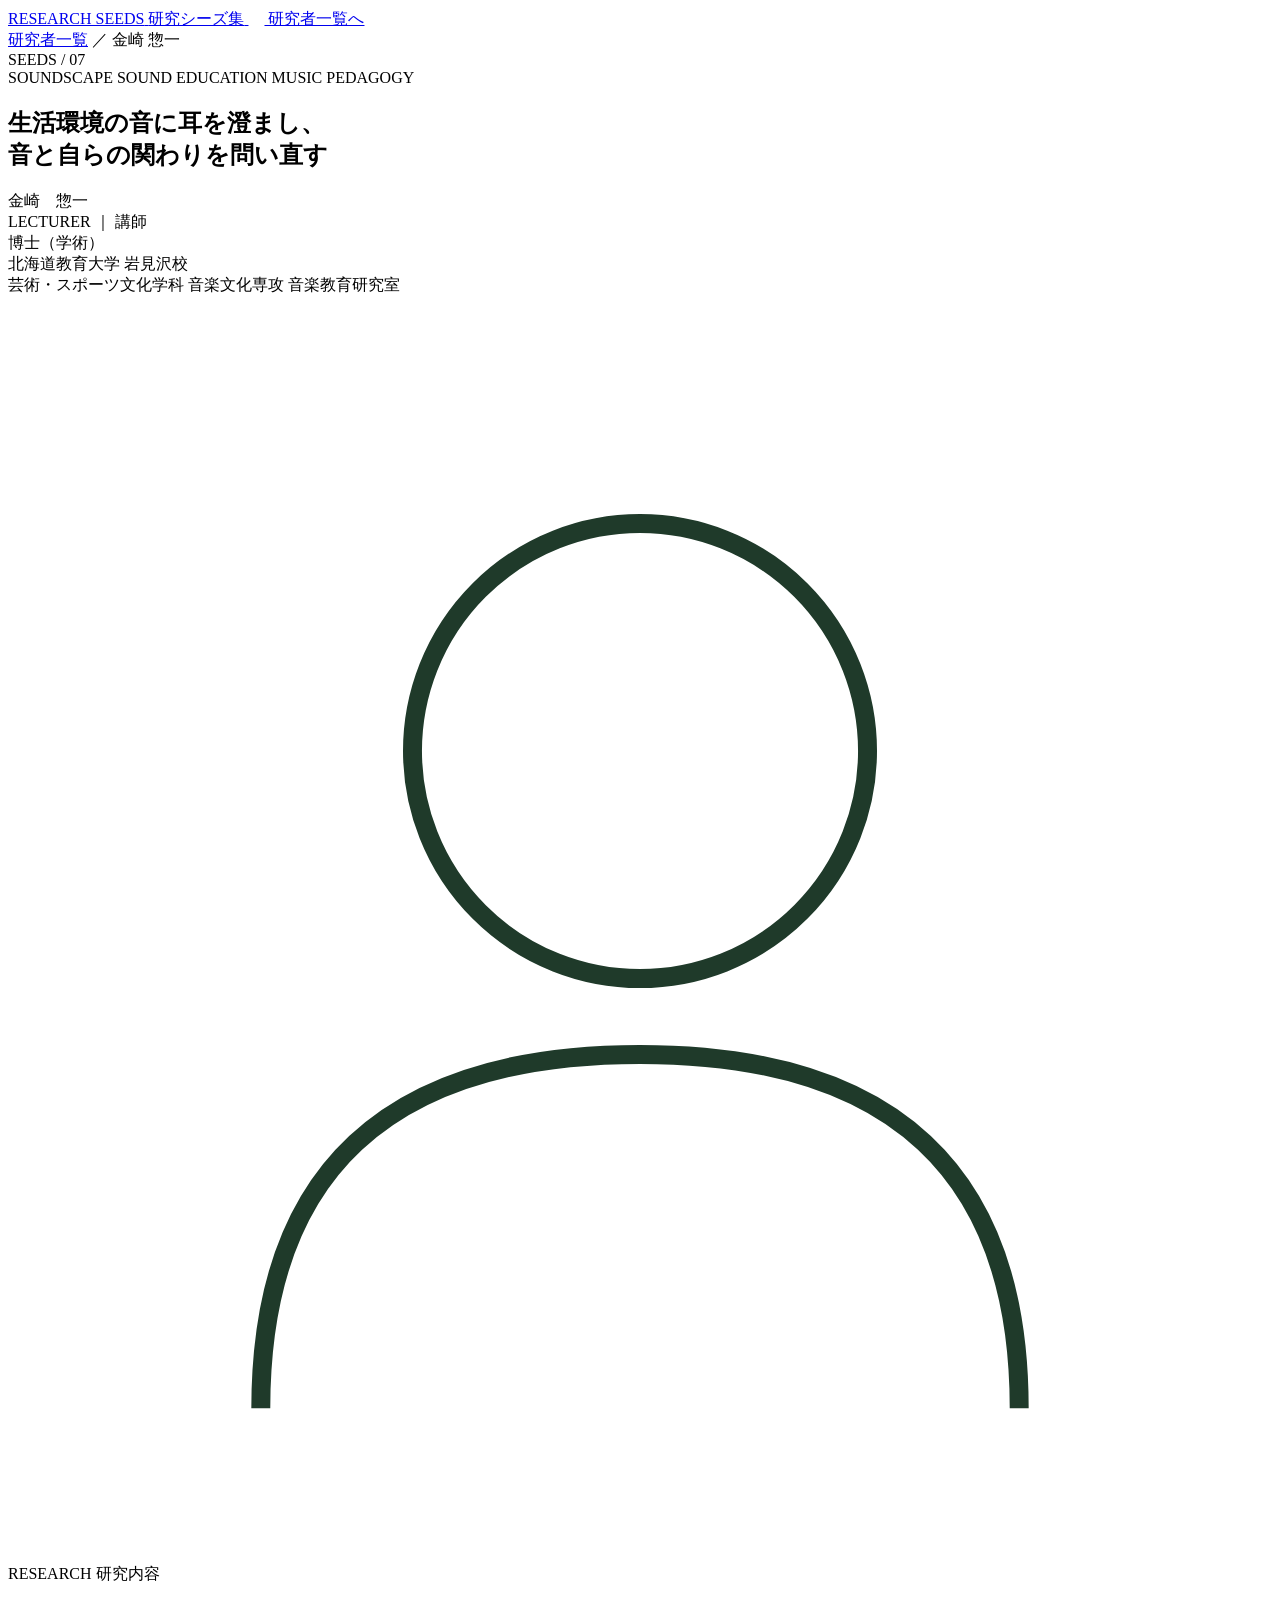
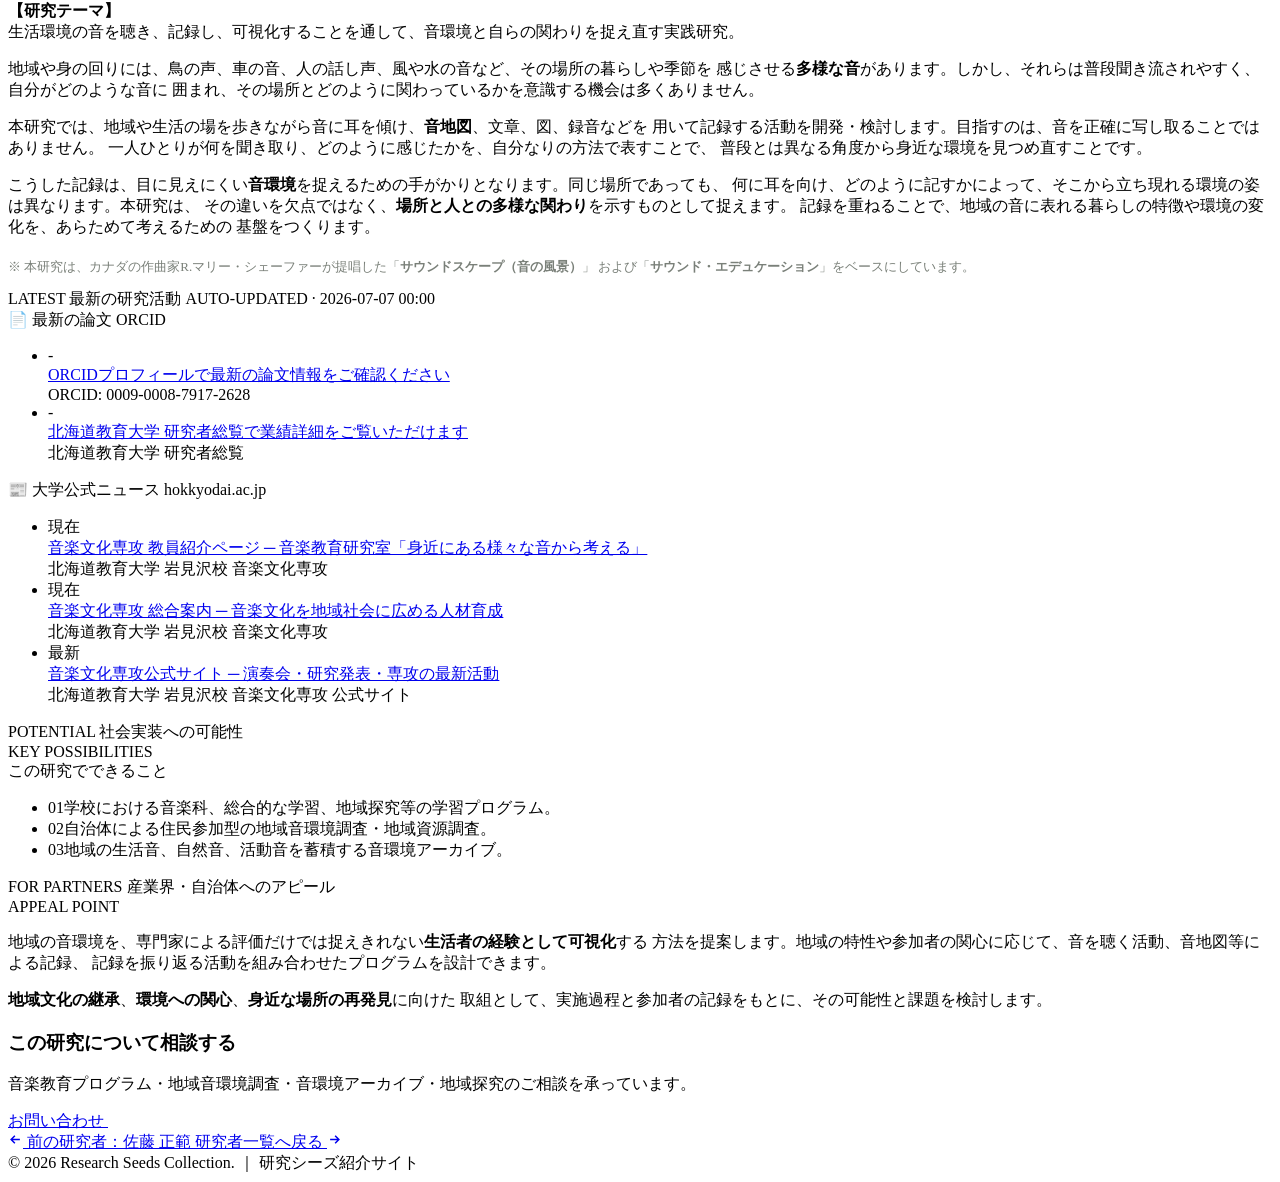
==== kanazaki.html @ b1a58706 "Add files via upload" ====
<!DOCTYPE html>
<html lang="ja">
<head>
<meta charset="UTF-8">
<meta name="viewport" content="width=device-width, initial-scale=1">

<!-- Primary SEO -->
<title>金崎 惣一 講師 ｜ 生活環境の音と自らの関わりを捉え直す実践研究 ｜ 研究シーズ集</title>
<meta name="description" content="金崎惣一（北海道教育大学 岩見沢校 音楽文化専攻 音楽教育研究室 講師 / 博士（学術））の研究紹介。カナダの作曲家R.マリー・シェーファーが提唱した「サウンドスケープ」「サウンド・エデュケーション」をベースに、生活環境の音を聴き、記録し、可視化する実践研究。地域の音環境を生活者の経験として可視化する新しい手法を提案。3者連携事業の研究シーズ集。">
<meta name="keywords" content="金崎惣一, 北海道教育大学, 岩見沢校, 音楽文化専攻, 音楽教育研究室, サウンドスケープ, サウンド・エデュケーション, R.マリー・シェーファー, 音環境, 音地図, 地域音環境調査, 音風景, 音楽教育, 環境教育, 地域探究, 領域横断的研究, 研究シーズ, 3者連携事業">
<meta name="author" content="3者連携事業 研究シーズ集">
<meta name="robots" content="index, follow">
<link rel="canonical" href="https://hokkyoseeds.github.io/seeds/kanazaki.html">

<!-- Open Graph -->
<meta property="og:title" content="金崎 惣一 講師 ｜ 生活環境の音と自らの関わりを捉え直す実践研究">
<meta property="og:description" content="北海道教育大学 岩見沢校 音楽文化専攻 音楽教育研究室 講師。「サウンドスケープ」「サウンド・エデュケーション」をベースに、地域の音環境を生活者の経験として可視化する新しい手法を提案。">
<meta property="og:image" content="https://hokkyoseeds.github.io/seeds/assets/kanazaki.jpg">
<meta property="og:url" content="https://hokkyoseeds.github.io/seeds/kanazaki.html">
<meta property="og:type" content="profile">
<meta property="og:locale" content="ja_JP">
<meta property="og:site_name" content="研究シーズ集 ｜ 3者連携事業">
<meta property="profile:first_name" content="惣一">
<meta property="profile:last_name" content="金崎">

<!-- Twitter Card -->
<meta name="twitter:card" content="summary_large_image">
<meta name="twitter:title" content="金崎 惣一 講師 ｜ 生活環境の音と自らの関わりを捉え直す研究">
<meta name="twitter:description" content="北海道教育大学 岩見沢校 音楽文化専攻。サウンドスケープに基づく音環境の可視化と音楽教育の実践研究。">
<meta name="twitter:image" content="https://hokkyoseeds.github.io/seeds/assets/kanazaki.jpg">

<!-- Structured Data: ProfilePage / Person -->
<script type="application/ld+json">
{
  "@context": "https://schema.org",
  "@type": "ProfilePage",
  "url": "https://hokkyoseeds.github.io/seeds/kanazaki.html",
  "name": "金崎 惣一 講師 ｜ 研究シーズ集",
  "inLanguage": "ja",
  "isPartOf": {
    "@type": "WebSite",
    "name": "研究シーズ集 ｜ 3者連携事業",
    "url": "https://hokkyoseeds.github.io/seeds/"
  },
  "mainEntity": {
    "@type": "Person",
    "@id": "https://hokkyoseeds.github.io/seeds/kanazaki.html#person",
    "name": "金崎 惣一",
    "alternateName": ["KANAZAKI Soichi", "カナザキ ソウイチ", "金崎惣一"],
    "givenName": "惣一",
    "familyName": "金崎",
    "jobTitle": "講師",
    "honorificSuffix": "博士（学術）",
    "affiliation": {
      "@type": "EducationalOrganization",
      "name": "北海道教育大学 岩見沢校 芸術・スポーツ文化学科 音楽文化専攻",
      "department": "音楽教育研究室",
      "url": "https://www.hokkyodai.ac.jp/iwa/major/music-culture/",
      "address": {
        "@type": "PostalAddress",
        "streetAddress": "緑が丘2丁目34",
        "addressLocality": "岩見沢市",
        "addressRegion": "北海道",
        "postalCode": "068-0835",
        "addressCountry": "JP"
      }
    },
    "image": "https://hokkyoseeds.github.io/seeds/assets/kanazaki.jpg",
    "url": "https://hokkyoseeds.github.io/seeds/kanazaki.html",
    "identifier": {
      "@type": "PropertyValue",
      "propertyID": "ORCID",
      "value": "0009-0008-7917-2628",
      "url": "https://orcid.org/0009-0008-7917-2628"
    },
    "sameAs": [
      "https://orcid.org/0009-0008-7917-2628",
      "https://kensoran.hokkyodai.ac.jp/huehp/KgApp?kyoinId=ymmsgkgdggy",
      "https://www.hokkyodai.ac.jp/iwa/major/music-culture/teacher.html"
    ],
    "email": "mailto:kanazaki.soichi@i.hokkyodai.ac.jp",
    "knowsAbout": [
      "音楽教育",
      "サウンドスケープ",
      "サウンド・エデュケーション",
      "R.マリー・シェーファー",
      "音環境",
      "音地図",
      "音風景",
      "地域音環境調査",
      "地域探究",
      "環境教育",
      "領域横断的研究",
      "生活文化と音",
      "音環境アーカイブ"
    ],
    "description": "カナダの作曲家R.マリー・シェーファーが提唱した「サウンドスケープ（音の風景）」および「サウンド・エデュケーション」をベースに、私たち自身と身の回りにある様々な音響との関係や、音を「きくこと／つくること」の関わりについて研究。地域の音環境を、生活者の経験として可視化する方法を開発。学校での音楽教育にとどまらず、地域社会へと活動の場が展開していく音楽教育学を探究。"
  },
  "breadcrumb": {
    "@type": "BreadcrumbList",
    "itemListElement": [
      { "@type": "ListItem", "position": 1, "name": "研究シーズ集", "item": "https://hokkyoseeds.github.io/seeds/" },
      { "@type": "ListItem", "position": 2, "name": "研究者一覧", "item": "https://hokkyoseeds.github.io/seeds/#researchers" },
      { "@type": "ListItem", "position": 3, "name": "金崎 惣一", "item": "https://hokkyoseeds.github.io/seeds/kanazaki.html" }
    ]
  }
}
</script>

<link rel="preconnect" href="https://fonts.googleapis.com">
<link rel="preconnect" href="https://fonts.gstatic.com" crossorigin>
<link href="https://fonts.googleapis.com/css2?family=Zen+Kaku+Gothic+New:wght@400;500;700;900&family=Shippori+Mincho:wght@600;700;800&family=Outfit:wght@300;400;500;600;700&display=swap" rel="stylesheet">
<link rel="stylesheet" href="researcher.css">
</head>
<body>

<header>
<div class="wrap nav">
  <a class="brand" href="index.html">
    <span class="mark">RESEARCH SEEDS</span>
    <span class="jp">研究シーズ集</span>
  </a>
  <a class="back" href="index.html">
    <svg width="16" height="16" viewBox="0 0 24 24" fill="none" stroke-width="2.4">
      <path d="M19 12H5M11 6l-6 6 6 6"/>
    </svg>
    研究者一覧へ
  </a>
</div>
</header>

<nav class="wrap" aria-label="パンくず">
  <div class="crumb"><a href="index.html">研究者一覧</a> ／ <span>金崎 惣一</span></div>
</nav>

<!-- HERO -->
<section class="r-hero" aria-labelledby="researcher-name">
  <div class="wrap r-hero-grid">
    <div class="reveal">
      <div class="r-seedno">SEEDS / 07</div>
      <div class="r-fields">
        <span class="tag">SOUNDSCAPE</span>
        <span class="tag">SOUND EDUCATION</span>
        <span class="tag">MUSIC PEDAGOGY</span>
      </div>
      <h1 class="r-title" id="researcher-name">生活環境の音に耳を澄まし、<br>音と自らの関わりを問い直す</h1>
      <div class="r-name-line">
        <div>
          <div class="r-name">金崎　惣一</div>
        </div>
        <div class="r-role">LECTURER ｜ 講師</div>
      </div>
      <div class="r-degree">博士（学術）</div>
      <address class="r-affil" style="font-style:normal">北海道教育大学 岩見沢校<br>芸術・スポーツ文化学科 音楽文化専攻 音楽教育研究室</address>
    </div>
    <div class="r-photo reveal">
      <div class="frame">
        <div class="placeholder">
          <svg viewBox="0 0 100 100" xmlns="http://www.w3.org/2000/svg">
            <circle cx="50" cy="36" r="18" fill="none" stroke="#1f3a2a" stroke-width="1.5"/>
            <path d="M20 88 Q20 60 50 60 Q80 60 80 88" fill="none" stroke="#1f3a2a" stroke-width="1.5"/>
          </svg>
        </div>
      </div>
      <span class="corner c1"></span>
      <span class="corner c2"></span>
    </div>
  </div>
</section>

<!-- 研究内容 -->
<section class="block" aria-labelledby="research-heading">
  <div class="wrap">
    <div class="block-head reveal">
      <span class="en">RESEARCH</span>
      <span class="jp" id="research-heading">研究内容</span>
      <span class="ln"></span>
    </div>
    <div class="body-text reveal">
      <p>
        <strong>【研究テーマ】</strong><br>
        生活環境の音を聴き、記録し、可視化することを通して、音環境と自らの関わりを捉え直す実践研究。
      </p>
      <p>
        地域や身の回りには、鳥の声、車の音、人の話し声、風や水の音など、その場所の暮らしや季節を
        感じさせる<strong>多様な音</strong>があります。しかし、それらは普段聞き流されやすく、自分がどのような音に
        囲まれ、その場所とどのように関わっているかを意識する機会は多くありません。
      </p>
      <p>
        本研究では、地域や生活の場を歩きながら音に耳を傾け、<strong>音地図</strong>、文章、図、録音などを
        用いて記録する活動を開発・検討します。目指すのは、音を正確に写し取ることではありません。
        一人ひとりが何を聞き取り、どのように感じたかを、自分なりの方法で表すことで、
        普段とは異なる角度から身近な環境を見つめ直すことです。
      </p>
      <p>
        こうした記録は、目に見えにくい<strong>音環境</strong>を捉えるための手がかりとなります。同じ場所であっても、
        何に耳を向け、どのように記すかによって、そこから立ち現れる環境の姿は異なります。本研究は、
        その違いを欠点ではなく、<strong>場所と人との多様な関わり</strong>を示すものとして捉えます。
        記録を重ねることで、地域の音に表れる暮らしの特徴や環境の変化を、あらためて考えるための
        基盤をつくります。
      </p>
      <p style="margin-top:20px;font-size:13px;color:#7a8079">
        ※ 本研究は、カナダの作曲家R.マリー・シェーファーが提唱した「<strong>サウンドスケープ（音の風景）</strong>」
        および「<strong>サウンド・エデュケーション</strong>」をベースにしています。
      </p>
    </div>
  </div>
</section>

<!-- AUTO_UPDATE_START -->
<section class="block au-block" aria-labelledby="latest-heading">
  <div class="wrap">
    <div class="block-head">
      <span class="en">LATEST</span>
      <span class="jp" id="latest-heading">最新の研究活動</span>
      <span class="ln"></span>
      <span class="au-stamp">AUTO-UPDATED · 2026-07-07 00:00</span>
    </div>

    <div class="au-grid">
      <div class="au-col">
        <div class="au-h">📄 最新の論文 <span class="au-src">ORCID</span></div>
        <ul class="au-list">
        <li class="au-item">
          <div class="au-date">-</div>
          <div class="au-body">
            <div class="au-title"><a href="https://orcid.org/0009-0008-7917-2628" target="_blank" rel="noopener">ORCIDプロフィールで最新の論文情報をご確認ください</a></div>
            <div class="au-meta">ORCID: 0009-0008-7917-2628</div>
          </div>
        </li>
        <li class="au-item">
          <div class="au-date">-</div>
          <div class="au-body">
            <div class="au-title"><a href="https://kensoran.hokkyodai.ac.jp/huehp/KgApp?kyoinId=ymmsgkgdggy" target="_blank" rel="noopener">北海道教育大学 研究者総覧で業績詳細をご覧いただけます</a></div>
            <div class="au-meta">北海道教育大学 研究者総覧</div>
          </div>
        </li></ul>
      </div>
      <div class="au-col">
        <div class="au-h">📰 大学公式ニュース <span class="au-src">hokkyodai.ac.jp</span></div>
        <ul class="au-list">
        <li class="au-item">
          <div class="au-date">現在</div>
          <div class="au-body">
            <div class="au-title"><a href="https://www.hokkyodai.ac.jp/iwa/major/music-culture/teacher.html" target="_blank" rel="noopener">音楽文化専攻 教員紹介ページ ─ 音楽教育研究室「身近にある様々な音から考える」</a></div>
            <div class="au-meta">北海道教育大学 岩見沢校 音楽文化専攻</div>
          </div>
        </li>
        <li class="au-item">
          <div class="au-date">現在</div>
          <div class="au-body">
            <div class="au-title"><a href="https://www.hokkyodai.ac.jp/iwa/major/music-culture/" target="_blank" rel="noopener">音楽文化専攻 総合案内 ─ 音楽文化を地域社会に広める人材育成</a></div>
            <div class="au-meta">北海道教育大学 岩見沢校 音楽文化専攻</div>
          </div>
        </li>
        <li class="au-item">
          <div class="au-date">最新</div>
          <div class="au-body">
            <div class="au-title"><a href="https://www.huei-music.org/" target="_blank" rel="noopener">音楽文化専攻公式サイト ─ 演奏会・研究発表・専攻の最新活動</a></div>
            <div class="au-meta">北海道教育大学 岩見沢校 音楽文化専攻 公式サイト</div>
          </div>
        </li></ul>
      </div>
    </div>
  </div>
</section>
<!-- AUTO_UPDATE_END -->

<!-- 社会実装 -->
<section class="block" aria-labelledby="potential-heading">
  <div class="wrap">
    <div class="block-head reveal">
      <span class="en">POTENTIAL</span>
      <span class="jp" id="potential-heading">社会実装への可能性</span>
      <span class="ln"></span>
    </div>
    <div class="appeal reveal">
      <div class="ah">KEY POSSIBILITIES</div>
      <div class="aj">この研究でできること</div>
      <ul>
        <li><span class="n">01</span>学校における音楽科、総合的な学習、地域探究等の学習プログラム。</li>
        <li><span class="n">02</span>自治体による住民参加型の地域音環境調査・地域資源調査。</li>
        <li><span class="n">03</span>地域の生活音、自然音、活動音を蓄積する音環境アーカイブ。</li>
      </ul>
    </div>
  </div>
</section>

<!-- アピールポイント -->
<section class="block" aria-labelledby="partners-heading">
  <div class="wrap">
    <div class="block-head reveal">
      <span class="en">FOR PARTNERS</span>
      <span class="jp" id="partners-heading">産業界・自治体へのアピール</span>
      <span class="ln"></span>
    </div>
    <div class="pitch reveal">
      <div class="ph">APPEAL POINT</div>
      <p>
        地域の音環境を、専門家による評価だけでは捉えきれない<strong>生活者の経験として可視化</strong>する
        方法を提案します。地域の特性や参加者の関心に応じて、音を聴く活動、音地図等による記録、
        記録を振り返る活動を組み合わせたプログラムを設計できます。
      </p>
      <p style="margin-top:14px">
        <strong>地域文化の継承</strong>、<strong>環境への関心</strong>、<strong>身近な場所の再発見</strong>に向けた
        取組として、実施過程と参加者の記録をもとに、その可能性と課題を検討します。
      </p>
    </div>

    <div class="cta reveal">
      <div class="ct">
        <h3>この研究について相談する</h3>
        <p>音楽教育プログラム・地域音環境調査・音環境アーカイブ・地域探究のご相談を承っています。</p>
      </div>
      <a class="btn" href="index.html#contact">
        お問い合わせ
        <svg width="14" height="14" viewBox="0 0 24 24" fill="none" stroke="#fff" stroke-width="2.4">
          <path d="M5 12h14M13 6l6 6-6 6"/>
        </svg>
      </a>
    </div>
  </div>
</section>

<div class="wrap">
  <nav class="prevnext" aria-label="前後の研究者">
    <a class="pn" href="sato.html">
      <svg width="15" height="15" viewBox="0 0 24 24" fill="none" stroke="currentColor" stroke-width="2.4">
        <path d="M19 12H5M11 6l-6 6 6 6"/>
      </svg>
      前の研究者：佐藤 正範
    </a>
    <a class="pn" href="index.html">
      研究者一覧へ戻る
      <svg width="15" height="15" viewBox="0 0 24 24" fill="none" stroke="currentColor" stroke-width="2.4">
        <path d="M5 12h14M13 6l6 6-6 6"/>
      </svg>
    </a>
  </nav>
</div>

<footer>
  <div class="wrap">
    <div class="foot-bottom">© 2026 Research Seeds Collection. ｜ 研究シーズ紹介サイト</div>
  </div>
</footer>

<script>
const io=new IntersectionObserver(es=>{
  es.forEach(e=>{if(e.isIntersecting){e.target.classList.add('in');io.unobserve(e.target)}});
},{threshold:.14});
document.querySelectorAll('.reveal').forEach(el=>io.observe(el));
</script>
</body>
</html>
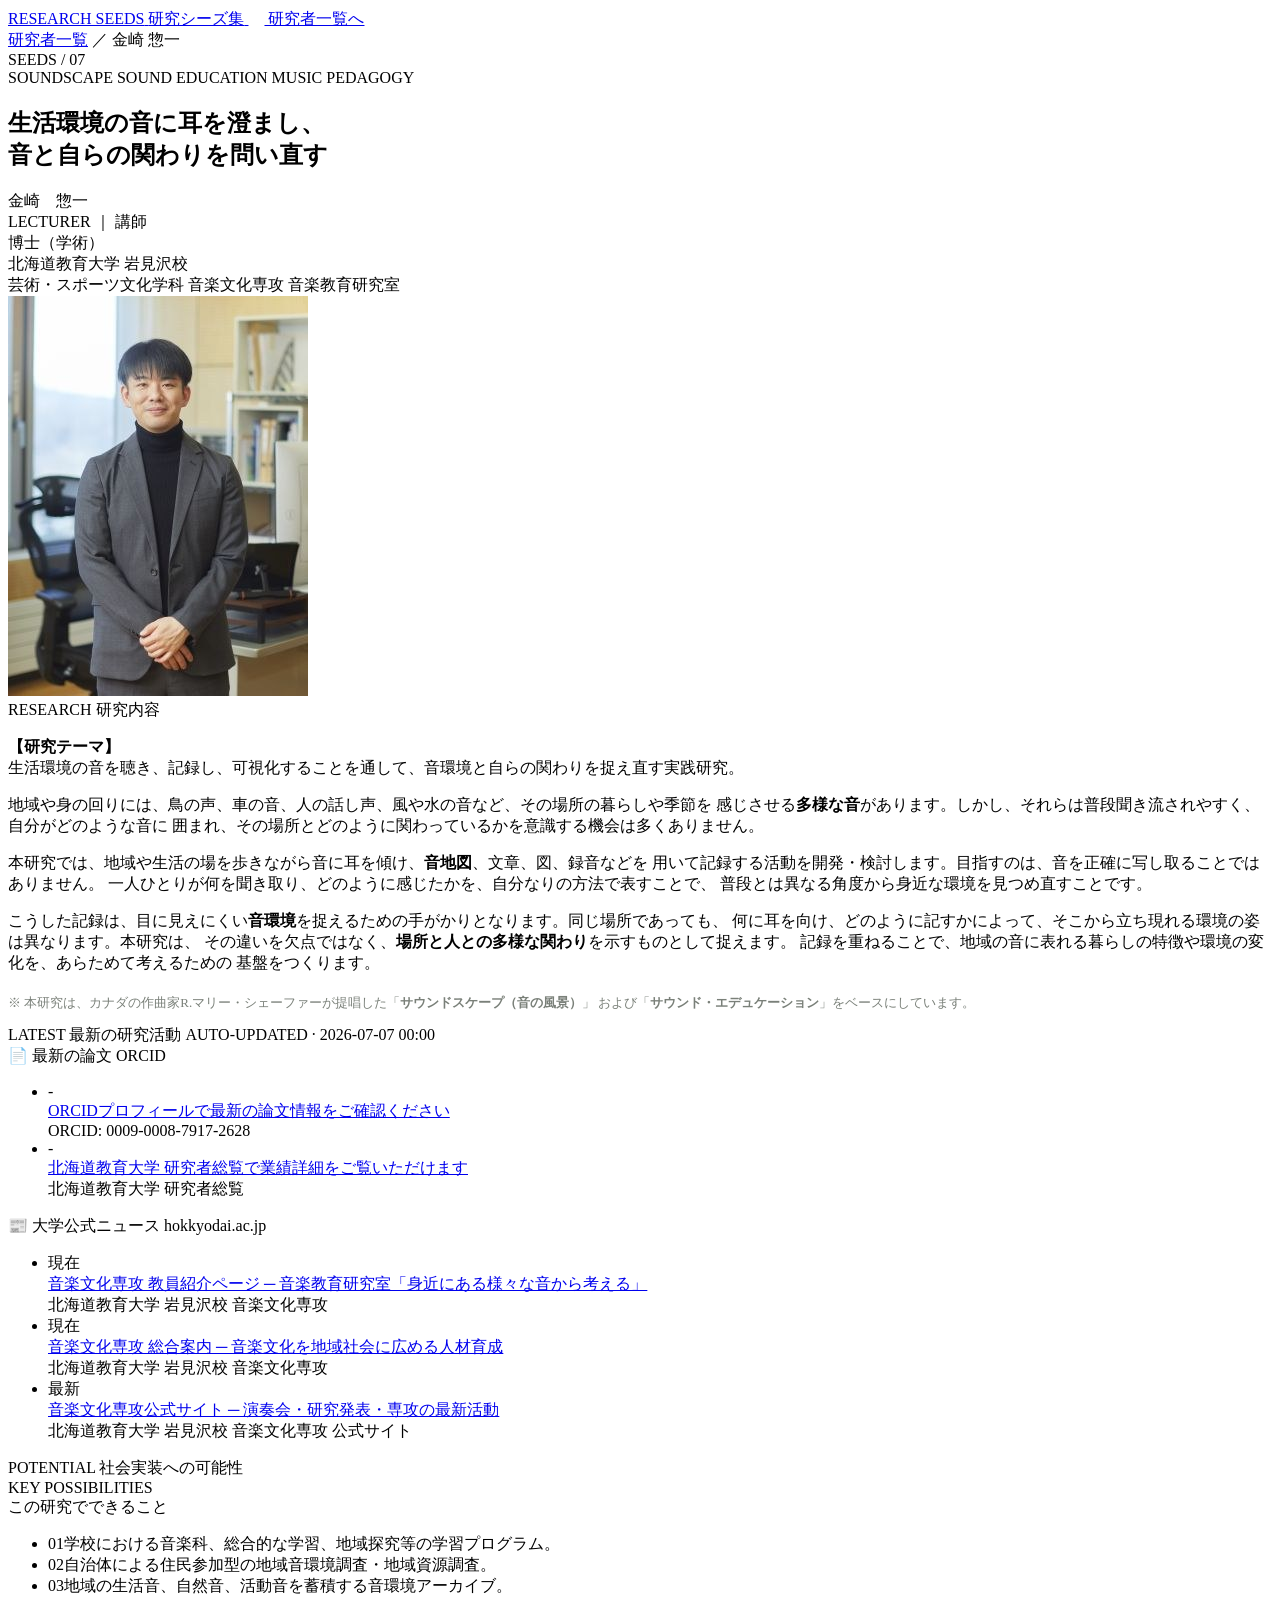
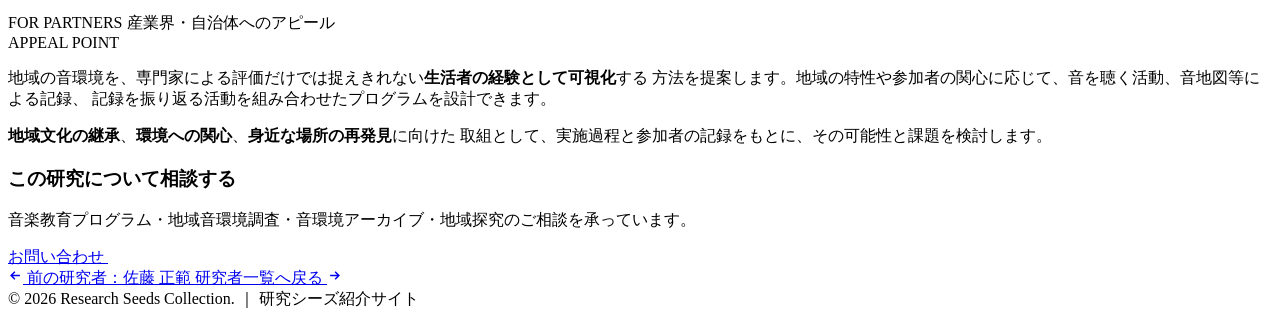
==== commit 7f081241: "Update kanazaki.html" ====
--- a/kanazaki.html
+++ b/kanazaki.html
@@ -155,12 +155,7 @@
     </div>
     <div class="r-photo reveal">
       <div class="frame">
-        <div class="placeholder">
-          <svg viewBox="0 0 100 100" xmlns="http://www.w3.org/2000/svg">
-            <circle cx="50" cy="36" r="18" fill="none" stroke="#1f3a2a" stroke-width="1.5"/>
-            <path d="M20 88 Q20 60 50 60 Q80 60 80 88" fill="none" stroke="#1f3a2a" stroke-width="1.5"/>
-          </svg>
-        </div>
+        <img src="assets/kanazaki.jpg" alt="金崎 惣一 講師（北海道教育大学 岩見沢校 音楽文化専攻 音楽教育研究室）" width="300" height="400">
       </div>
       <span class="corner c1"></span>
       <span class="corner c2"></span>
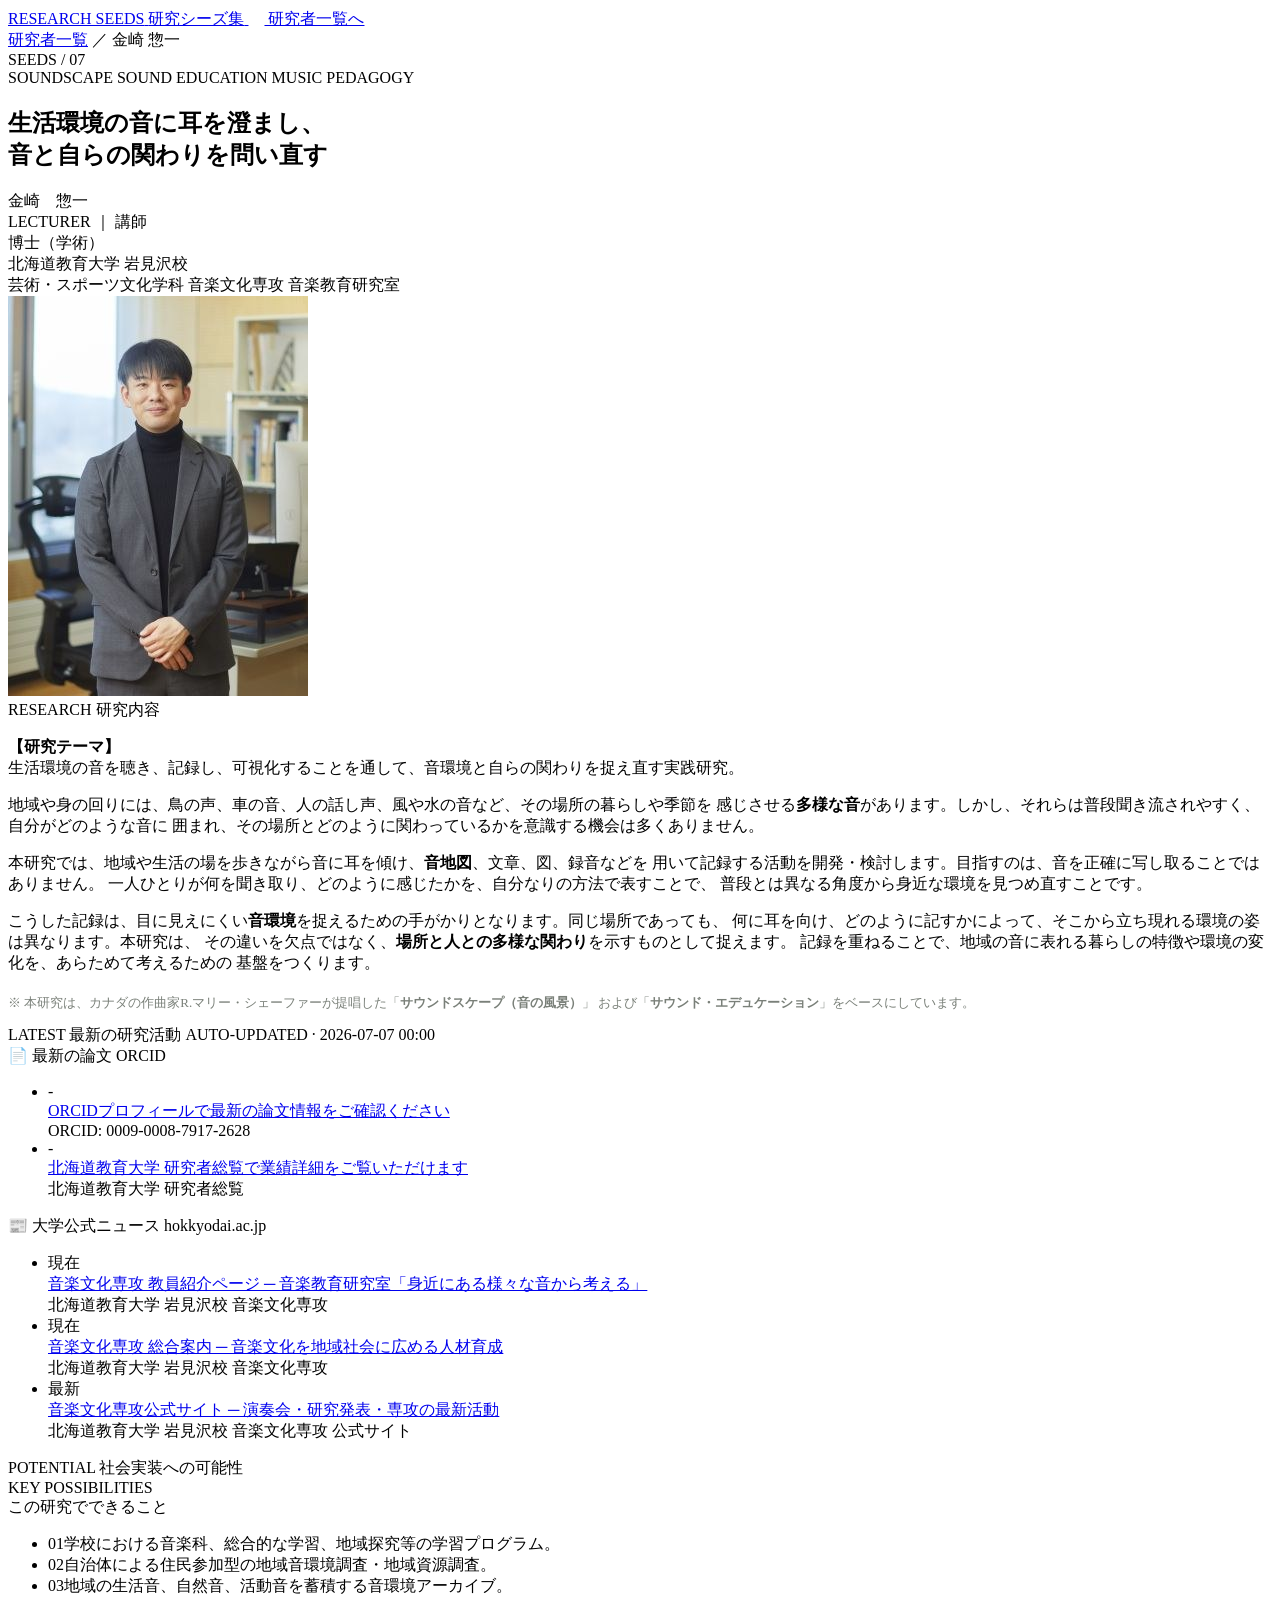
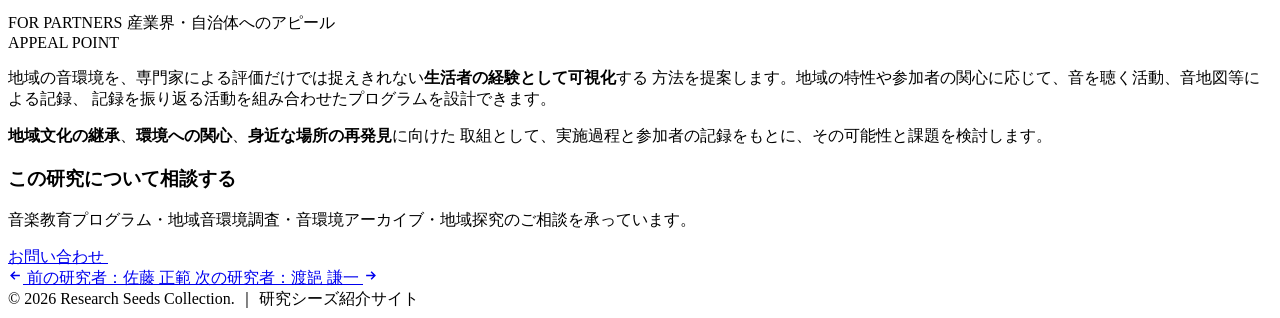
==== commit 90c2917d: "Update kanazaki.html" ====
--- a/kanazaki.html
+++ b/kanazaki.html
@@ -325,8 +325,8 @@
       </svg>
       前の研究者：佐藤 正範
     </a>
-    <a class="pn" href="index.html">
-      研究者一覧へ戻る
+    <a class="pn" href="watanabe.html">
+      次の研究者：渡郶 謙一
       <svg width="15" height="15" viewBox="0 0 24 24" fill="none" stroke="currentColor" stroke-width="2.4">
         <path d="M5 12h14M13 6l6 6-6 6"/>
       </svg>
